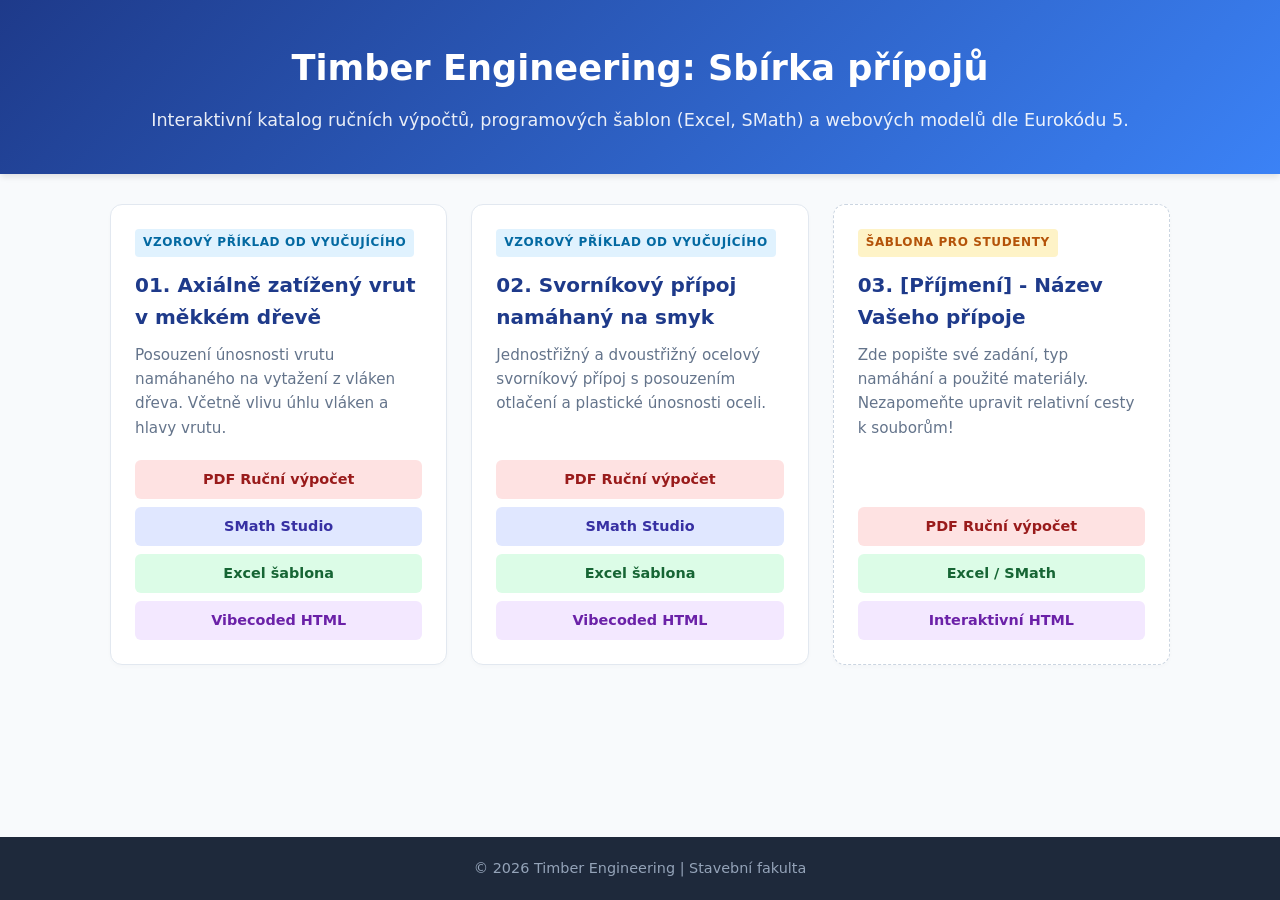
==== index.html @ dd03cd47 "Add files via upload" ====
<!DOCTYPE html>
<html lang="cs">
<head>
    <meta charset="UTF-8">
    <meta name="viewport" content="width=device-width, initial-scale=1.0">
    <title>Timber Engineering - Databáze přípojů</title>
    <link rel="stylesheet" href="./assets/style.css">
</head>
<body>
    <header class="hero">
        <div class="container">
            <h1>Timber Engineering: Sbírka přípojů</h1>
            <p>Interaktivní katalog ručních výpočtů, programových šablon (Excel, SMath) a webových modelů dle Eurokódu 5.</p>
        </div>
    </header>

    <main class="container">
        <section class="grid">

            <!-- VZOR 1: Váš první vzorový příklad -->
            <article class="card">
                <div class="card-badge">Vzorový příklad od vyučujícího</div>
                <h2>01. Axiálně zatížený vrut v měkkém dřevě</h2>
                <p>Posouzení únosnosti vrutu namáhaného na vytažení z vláken dřeva. Včetně vlivu úhlu vláken a hlavy vrutu.</p>
                <div class="card-links">
                    <a href="./01_Vzor_Vrut_Tah/zadani_a_rucni_vypocet.pdf" target="_blank" class="btn btn-pdf">PDF Ruční výpočet</a>
                    <a href="./01_Vzor_Vrut_Tah/vypocet_smath.sm" class="btn btn-smath">SMath Studio</a>
                    <a href="./01_Vzor_Vrut_Tah/vypocet_excel.xlsx" class="btn btn-excel">Excel šablona</a>
                    <a href="./01_Vzor_Vrut_Tah/interaktivni_posudek.html" target="_blank" class="btn btn-web">Vibecoded HTML</a>
                </div>
            </article>

            <!-- VZOR 2: Váš druhý vzorový příklad -->
            <article class="card">
                <div class="card-badge">Vzorový příklad od vyučujícího</div>
                <h2>02. Svorníkový přípoj namáhaný na smyk</h2>
                <p>Jednostřižný a dvoustřižný ocelový svorníkový přípoj s posouzením otlačení a plastické únosnosti oceli.</p>
                <div class="card-links">
                    <a href="./02_Vzor_Svornik_Smyk/zadani_a_rucni_vypocet.pdf" target="_blank" class="btn btn-pdf">PDF Ruční výpočet</a>
                    <a href="./02_Vzor_Svornik_Smyk/vypocet_smath.sm" class="btn btn-smath">SMath Studio</a>
                    <a href="./02_Vzor_Svornik_Smyk/vypocet_excel.xlsx" class="btn btn-excel">Excel šablona</a>
                    <a href="./02_Vzor_Svornik_Smyk/interaktivni_posudek.html" target="_blank" class="btn btn-web">Vibecoded HTML</a>
                </div>
            </article>

            <!-- ŠABLONA PRO STUDENTY: Zde si studenti zkopírují kartu pro svůj úkol -->
            <article class="card student-template">
                <div class="card-badge student-badge">Šablona pro studenty</div>
                <h2>03. [Příjmení] - Název Vašeho přípoje</h2>
                <p>Zde popište své zadání, typ namáhání a použité materiály. Nezapomeňte upravit relativní cesty k souborům!</p>
                <div class="card-links">
                    <a href="./03_Reseni_Studenta/rucni_vypocet.pdf" target="_blank" class="btn btn-pdf">PDF Ruční výpočet</a>
                    <a href="./03_Reseni_Studenta/vypocet.xlsx" class="btn btn-excel">Excel / SMath</a>
                    <a href="./03_Reseni_Studenta/interaktivni_posudek.html" target="_blank" class="btn btn-web">Interaktivní HTML</a>
                </div>
            </article>

        </section>
    </main>

    <footer>
        <div class="container">
            <p>&copy; 2026 Timber Engineering | Stavební fakulta</p>
        </div>
    </footer>
</body>
</html>
---- assets/style.css ----
:root {
    --primary: #1e3a8a;
    --primary-light: #3b82f6;
    --bg-color: #f8fafc;
    --card-bg: #ffffff;
    --text-color: #334155;
    --border-color: #e2e8f0;
}

* {
    box-sizing: border-box;
    margin: 0;
    padding: 0;
    font-family: system-ui, -apple-system, BlinkMacSystemFont, "Segoe UI", Roboto, sans-serif;
}

body {
    background-color: var(--bg-color);
    color: var(--text-color);
    line-height: 1.6;
    display: flex;
    flex-direction: column;
    min-height: 100vh;
}

.container {
    max-width: 1100px;
    margin: 0 auto;
    padding: 0 20px;
    width: 100%;
}

.hero {
    background: linear-gradient(135deg, var(--primary), var(--primary-light));
    color: white;
    padding: 40px 0;
    text-align: center;
    margin-bottom: 30px;
    box-shadow: 0 4px 6px -1px rgba(0, 0, 0, 0.1);
}

.hero h1 {
    font-size: 2.2rem;
    margin-bottom: 10px;
}

.hero p {
    font-size: 1.1rem;
    opacity: 0.9;
}

main {
    flex: 1;
    padding-bottom: 40px;
}

.grid {
    display: grid;
    grid-template-columns: repeat(auto-fit, minmax(320px, 1fr));
    gap: 24px;
}

.card {
    background: var(--card-bg);
    border: 1px solid var(--border-color);
    border-radius: 12px;
    padding: 24px;
    box-shadow: 0 2px 4px rgba(0,0,0,0.02);
    display: flex;
    flex-direction: column;
    justify-content: space-between;
    transition: transform 0.2s ease, box-shadow 0.2s ease;
}

.card:hover {
    transform: translateY(-3px);
    box-shadow: 0 10px 15px -3px rgba(0,0,0,0.05);
}

.card-badge {
    display: inline-block;
    font-size: 0.75rem;
    text-transform: uppercase;
    letter-spacing: 0.05em;
    font-weight: 700;
    background: #e0f2fe;
    color: #0369a1;
    padding: 4px 8px;
    border-radius: 4px;
    margin-bottom: 12px;
    align-self: flex-start;
}

.student-badge {
    background: #fef3c7;
    color: #b45309;
}

.student-template {
    border-style: dashed;
    border-color: #cbd5e1;
}

.card h2 {
    font-size: 1.25rem;
    color: var(--primary);
    margin-bottom: 10px;
}

.card p {
    font-size: 0.95rem;
    color: #64748b;
    margin-bottom: 20px;
    flex-grow: 1;
}

.card-links {
    display: flex;
    flex-direction: column;
    gap: 8px;
}

.btn {
    display: block;
    text-align: center;
    padding: 8px 12px;
    border-radius: 6px;
    font-size: 0.9rem;
    font-weight: 600;
    text-decoration: none;
    transition: background 0.2s;
}

.btn-pdf { background: #fee2e2; color: #991b1b; }
.btn-pdf:hover { background: #fecaca; }

.btn-smath { background: #e0e7ff; color: #3730a3; }
.btn-smath:hover { background: #c7d2fe; }

.btn-excel { background: #dcfce7; color: #166534; }
.btn-excel:hover { background: #bbf7d0; }

.btn-web { background: #f3e8ff; color: #6b21a8; }
.btn-web:hover { background: #e9d5ff; }

footer {
    background: #1e293b;
    color: #94a3b8;
    text-align: center;
    padding: 20px 0;
    font-size: 0.9rem;
    margin-top: auto;
}
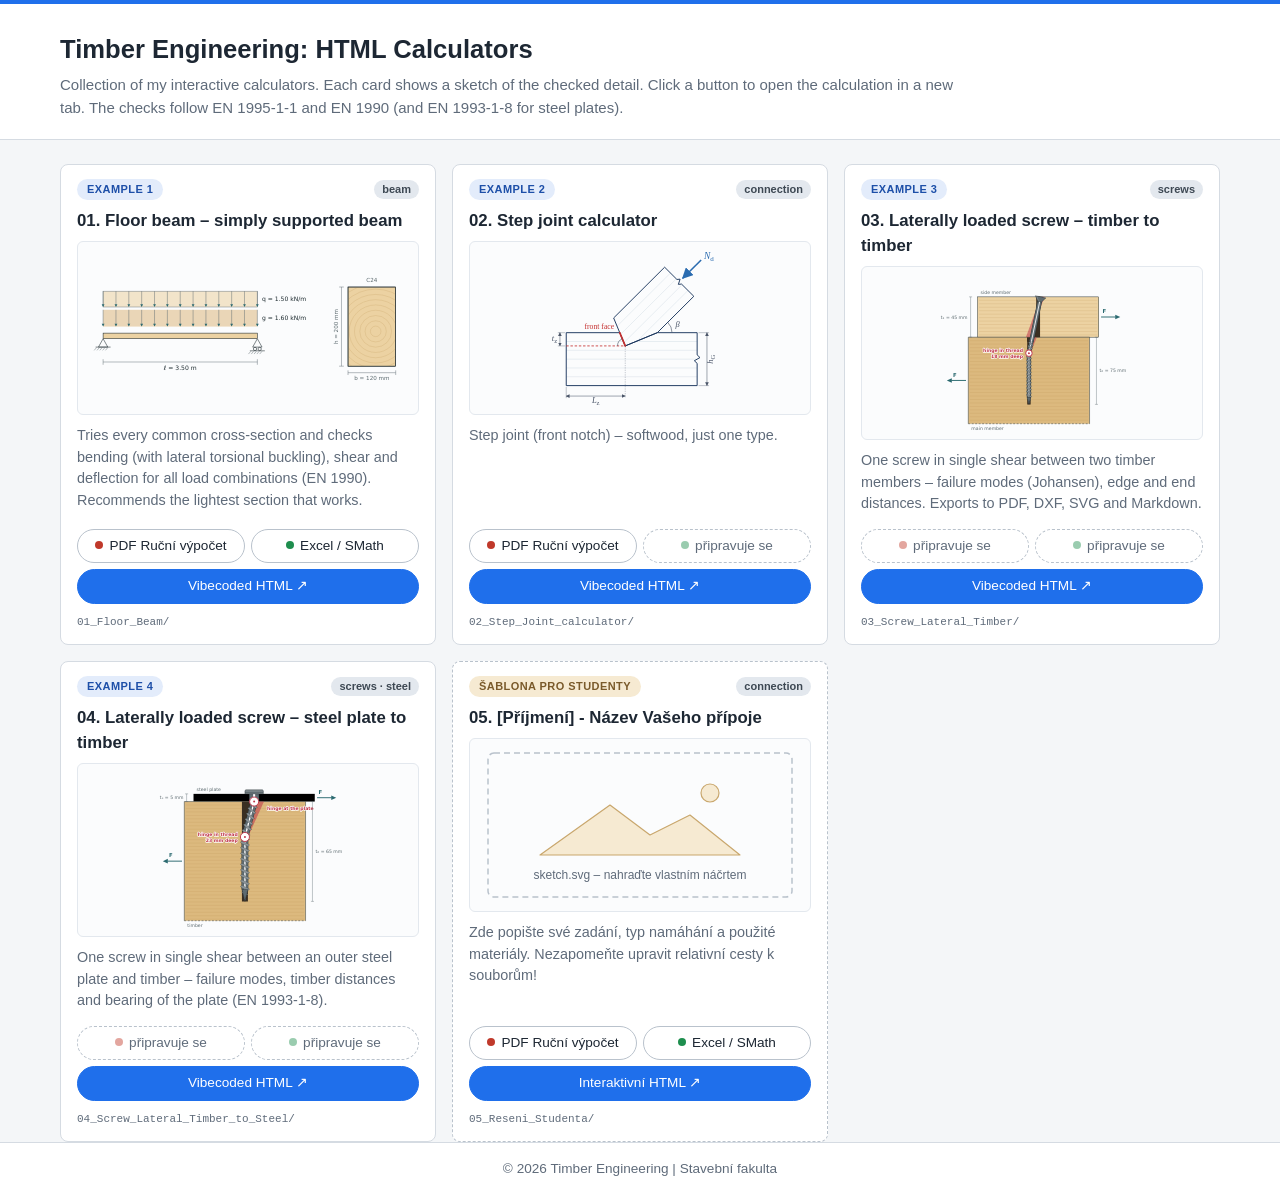
==== commit 6a9d2c2b: "Calculators index and 4 checks" ====
--- a/index.html
+++ b/index.html
@@ -7,52 +7,114 @@
     <link rel="stylesheet" href="./assets/style.css">
 </head>
 <body>
-    <header class="hero">
+    <header class="page-head">
         <div class="container">
-            <h1>Timber Engineering: Sbírka přípojů</h1>
-            <p>Interaktivní katalog ručních výpočtů, programových šablon (Excel, SMath) a webových modelů dle Eurokódu 5.</p>
+            <h1>Timber Engineering: HTML Calculators</h1>
+            <p class="intro">Collection of my interactive calculators. Each card shows a sketch of the checked detail. Click a button to open the calculation in a new tab. The checks follow EN 1995-1-1 and EN 1990 (and EN 1993-1-8 for steel plates).</p>
         </div>
     </header>
 
     <main class="container">
         <section class="grid">
 
-            <!-- VZOR 1: Váš první vzorový příklad -->
+            <!-- EXAMPLE 1: Floor beam – simply supported beam, choice of the cross-section -->
             <article class="card">
-                <div class="card-badge">Vzorový příklad od vyučujícího</div>
-                <h2>01. Axiálně zatížený vrut v měkkém dřevě</h2>
-                <p>Posouzení únosnosti vrutu namáhaného na vytažení z vláken dřeva. Včetně vlivu úhlu vláken a hlavy vrutu.</p>
+                <div class="card-head">
+                    <span class="card-badge">Example 1</span>
+                    <span class="card-tag">beam</span>
+                </div>
+                <h2>01. Floor beam – simply supported beam</h2>
+                <figure class="sketch">
+                    <img src="./01_Floor_Beam/sketch.svg" alt="Sketch: simply supported floor beam with loads and the cross-section">
+                </figure>
+                <p>Tries every common cross-section and checks bending (with lateral torsional buckling), shear and deflection for all load combinations (EN 1990). Recommends the lightest section that works.</p>
                 <div class="card-links">
-                    <a href="./01_Vzor_Vrut_Tah/zadani_a_rucni_vypocet.pdf" target="_blank" class="btn btn-pdf">PDF Ruční výpočet</a>
-                    <a href="./01_Vzor_Vrut_Tah/vypocet_smath.sm" class="btn btn-smath">SMath Studio</a>
-                    <a href="./01_Vzor_Vrut_Tah/vypocet_excel.xlsx" class="btn btn-excel">Excel šablona</a>
-                    <a href="./01_Vzor_Vrut_Tah/interaktivni_posudek.html" target="_blank" class="btn btn-web">Vibecoded HTML</a>
+                    <a href="./01_Floor_Beam/floor-beam.pdf" target="_blank" class="btn btn-pdf">PDF Ruční výpočet</a>
+                    <a href="./01_Floor_Beam/floor-beam.xlsx" class="btn btn-excel">Excel / SMath</a>
+                    <a href="./01_Floor_Beam/floor-beam.html" target="_blank" class="btn btn-web">Vibecoded HTML ↗</a>
                 </div>
+                <div class="file">01_Floor_Beam/</div>
             </article>
 
             <!-- VZOR 2: Váš druhý vzorový příklad -->
             <article class="card">
-                <div class="card-badge">Vzorový příklad od vyučujícího</div>
-                <h2>02. Svorníkový přípoj namáhaný na smyk</h2>
-                <p>Jednostřižný a dvoustřižný ocelový svorníkový přípoj s posouzením otlačení a plastické únosnosti oceli.</p>
+                <div class="card-head">
+                    <span class="card-badge">Example 2</span>
+                    <span class="card-tag">connection</span>
+                </div>
+                <h2>02. Step joint calculator</h2>
+                <figure class="sketch">
+                    <img src="./02_Step_Joint_calculator/sketch.svg" alt="Sketch: step joint (front notch)">
+                </figure>
+                <p>Step joint (front notch) – softwood, just one type.</p>
                 <div class="card-links">
-                    <a href="./02_Vzor_Svornik_Smyk/zadani_a_rucni_vypocet.pdf" target="_blank" class="btn btn-pdf">PDF Ruční výpočet</a>
-                    <a href="./02_Vzor_Svornik_Smyk/vypocet_smath.sm" class="btn btn-smath">SMath Studio</a>
-                    <a href="./02_Vzor_Svornik_Smyk/vypocet_excel.xlsx" class="btn btn-excel">Excel šablona</a>
-                    <a href="./02_Vzor_Svornik_Smyk/interaktivni_posudek.html" target="_blank" class="btn btn-web">Vibecoded HTML</a>
+                    <!-- <a href="./02_Vzor_Svornik_Smyk/zadani_a_rucni_vypocet.pdf" target="_blank" class="btn btn-pdf">PDF Ruční výpočet</a>-->
+                    <!-- <a href="./02_Vzor_Svornik_Smyk/vypocet_smath.sm" class="btn btn-smath">SMath Studio</a>-->
+                    <!-- <a href="./02_Vzor_Svornik_Smyk/vypocet_excel.xlsx" class="btn btn-excel">Excel šablona</a>-->
+                    <a href="./02_Step_Joint_calculator/Step_Joint_calculator.pdf" target="_blank" class="btn btn-pdf">PDF Ruční výpočet</a>
+                    <span class="btn btn-excel btn-soon" title="Excel / SMath – připravuje se">připravuje se</span>
+                    <a href="./02_Step_Joint_calculator/Step_Joint_calculator.html" target="_blank" class="btn btn-web">Vibecoded HTML ↗</a>
                 </div>
+                <div class="file">02_Step_Joint_calculator/</div>
+            </article>
+
+            <!-- EXAMPLE 3: Laterally loaded screw, timber to timber -->
+            <article class="card">
+                <div class="card-head">
+                    <span class="card-badge">Example 3</span>
+                    <span class="card-tag">screws</span>
+                </div>
+                <h2>03. Laterally loaded screw – timber to timber</h2>
+                <figure class="sketch">
+                    <img src="./03_Screw_Lateral_Timber/sketch.svg" alt="Sketch: laterally loaded screw, timber to timber">
+                </figure>
+                <p>One screw in single shear between two timber members – failure modes (Johansen), edge and end distances. Exports to PDF, DXF, SVG and Markdown.</p>
+                <div class="card-links">
+                    <span class="btn btn-pdf btn-soon" title="PDF Ruční výpočet – připravuje se">připravuje se</span>
+                    <span class="btn btn-excel btn-soon" title="Excel / SMath – připravuje se">připravuje se</span>
+                    <a href="./03_Screw_Lateral_Timber/screw-lateral-t2t.html" target="_blank" class="btn btn-web">Vibecoded HTML ↗</a>
+                </div>
+                <div class="file">03_Screw_Lateral_Timber/</div>
+            </article>
+
+            <!-- EXAMPLE 4: Laterally loaded screw, steel plate to timber -->
+            <article class="card">
+                <div class="card-head">
+                    <span class="card-badge">Example 4</span>
+                    <span class="card-tag">screws · steel</span>
+                </div>
+                <h2>04. Laterally loaded screw – steel plate to timber</h2>
+                <figure class="sketch">
+                    <img src="./04_Screw_Lateral_Timber_to_Steel/sketch.svg" alt="Sketch: laterally loaded screw, steel plate to timber">
+                </figure>
+                <p>One screw in single shear between an outer steel plate and timber – failure modes, timber distances and bearing of the plate (EN 1993-1-8).</p>
+                <div class="card-links">
+                    <span class="btn btn-pdf btn-soon" title="PDF Ruční výpočet – připravuje se">připravuje se</span>
+                    <span class="btn btn-excel btn-soon" title="Excel / SMath – připravuje se">připravuje se</span>
+                    <a href="./04_Screw_Lateral_Timber_to_Steel/screw-lateral-s2t.html" target="_blank" class="btn btn-web">Vibecoded HTML ↗</a>
+                </div>
+                <div class="file">04_Screw_Lateral_Timber_to_Steel/</div>
             </article>
 
             <!-- ŠABLONA PRO STUDENTY: Zde si studenti zkopírují kartu pro svůj úkol -->
+            <!-- Náčrt: uložte vlastní sketch.svg do své složky a změňte cestu u <img src="..."> -->
             <article class="card student-template">
-                <div class="card-badge student-badge">Šablona pro studenty</div>
-                <h2>03. [Příjmení] - Název Vašeho přípoje</h2>
+                <div class="card-head">
+                    <span class="card-badge student-badge">Šablona pro studenty</span>
+                    <span class="card-tag">connection</span>
+                </div>
+                <h2>05. [Příjmení] - Název Vašeho přípoje</h2>
+                <figure class="sketch">
+                    <img src="./assets/sketch_placeholder.svg" alt="Náčrt přípoje">
+                    <!-- <img src="./05_Reseni_Studenta/sketch.svg" alt="Náčrt přípoje"> -->
+                </figure>
                 <p>Zde popište své zadání, typ namáhání a použité materiály. Nezapomeňte upravit relativní cesty k souborům!</p>
                 <div class="card-links">
-                    <a href="./03_Reseni_Studenta/rucni_vypocet.pdf" target="_blank" class="btn btn-pdf">PDF Ruční výpočet</a>
-                    <a href="./03_Reseni_Studenta/vypocet.xlsx" class="btn btn-excel">Excel / SMath</a>
-                    <a href="./03_Reseni_Studenta/interaktivni_posudek.html" target="_blank" class="btn btn-web">Interaktivní HTML</a>
+                    <a href="./05_Reseni_Studenta/rucni_vypocet.pdf" target="_blank" class="btn btn-pdf">PDF Ruční výpočet</a>
+                    <a href="./05_Reseni_Studenta/vypocet.xlsx" class="btn btn-excel">Excel / SMath</a>
+                    <a href="./05_Reseni_Studenta/interaktivni_posudek.html" target="_blank" class="btn btn-web">Interaktivní HTML ↗</a>
                 </div>
+                <div class="file">05_Reseni_Studenta/</div>
             </article>
 
         </section>
@@ -64,4 +126,4 @@
         </div>
     </footer>
 </body>
-</html>+</html>
--- a/assets/style.css
+++ b/assets/style.css
@@ -1,52 +1,57 @@
+/* Timber Engineering – HTML Calculators
+   Calm, light style: grey background, white cards, one blue accent. */
 :root {
-    --primary: #1e3a8a;
-    --primary-light: #3b82f6;
-    --bg-color: #f8fafc;
-    --card-bg: #ffffff;
-    --text-color: #334155;
-    --border-color: #e2e8f0;
+    --bg: #f4f6f8;          /* page background */
+    --card: #ffffff;        /* card background */
+    --ink: #1d2733;         /* main text */
+    --mute: #5f6b7a;        /* secondary text */
+    --line: #d5dbe2;        /* borders */
+    --acc: #1f6feb;         /* accent (links, hover) */
+    --wood-bg: #f6ead2;     /* timber tone */
+    --wood-ink: #7a5a2b;
 }
 
 * {
     box-sizing: border-box;
     margin: 0;
     padding: 0;
-    font-family: system-ui, -apple-system, BlinkMacSystemFont, "Segoe UI", Roboto, sans-serif;
 }
 
 body {
-    background-color: var(--bg-color);
-    color: var(--text-color);
-    line-height: 1.6;
+    font-family: "Segoe UI", Roboto, Helvetica, Arial, sans-serif;
+    background: var(--bg);
+    color: var(--ink);
+    font-size: 15px;
+    line-height: 1.5;
     display: flex;
     flex-direction: column;
     min-height: 100vh;
 }
 
 .container {
-    max-width: 1100px;
+    max-width: 1200px;
     margin: 0 auto;
     padding: 0 20px;
     width: 100%;
 }
 
-.hero {
-    background: linear-gradient(135deg, var(--primary), var(--primary-light));
-    color: white;
-    padding: 40px 0;
-    text-align: center;
-    margin-bottom: 30px;
-    box-shadow: 0 4px 6px -1px rgba(0, 0, 0, 0.1);
-}
-
-.hero h1 {
-    font-size: 2.2rem;
-    margin-bottom: 10px;
-}
-
-.hero p {
-    font-size: 1.1rem;
-    opacity: 0.9;
+/* ---------- Header ---------- */
+.page-head {
+    background: var(--card);
+    border-bottom: 1px solid var(--line);
+    border-top: 4px solid var(--acc);
+    padding: 26px 0 20px;
+    margin-bottom: 24px;
+}
+
+.page-head h1 {
+    font-size: 1.6rem;
+    margin-bottom: 6px;
+}
+
+.intro {
+    color: var(--mute);
+    max-width: 900px;
 }
 
 main {
@@ -54,100 +59,180 @@
     padding-bottom: 40px;
 }
 
+/* ---------- Grid of cards ---------- */
 .grid {
     display: grid;
-    grid-template-columns: repeat(auto-fit, minmax(320px, 1fr));
-    gap: 24px;
+    grid-template-columns: repeat(auto-fill, minmax(min(340px, 100%), 1fr));
+    gap: 16px;
 }
 
 .card {
-    background: var(--card-bg);
-    border: 1px solid var(--border-color);
-    border-radius: 12px;
-    padding: 24px;
-    box-shadow: 0 2px 4px rgba(0,0,0,0.02);
+    background: var(--card);
+    border: 1px solid var(--line);
+    border-radius: 8px;
+    padding: 14px 16px;
     display: flex;
     flex-direction: column;
+    transition: border-color .15s, box-shadow .15s, transform .15s;
+}
+
+.card:hover {
+    border-color: var(--acc);
+    box-shadow: 0 4px 14px rgba(31, 111, 235, .15);
+    transform: translateY(-1px);
+}
+
+.card-head {
+    display: flex;
     justify-content: space-between;
-    transition: transform 0.2s ease, box-shadow 0.2s ease;
-}
-
-.card:hover {
-    transform: translateY(-3px);
-    box-shadow: 0 10px 15px -3px rgba(0,0,0,0.05);
+    align-items: center;
+    margin-bottom: 8px;
 }
 
 .card-badge {
-    display: inline-block;
-    font-size: 0.75rem;
+    font-size: 11px;
+    font-weight: 600;
     text-transform: uppercase;
-    letter-spacing: 0.05em;
-    font-weight: 700;
-    background: #e0f2fe;
-    color: #0369a1;
-    padding: 4px 8px;
-    border-radius: 4px;
-    margin-bottom: 12px;
-    align-self: flex-start;
+    letter-spacing: .04em;
+    padding: 2px 10px;
+    border-radius: 999px;
+    background: #e3ecfb;
+    color: #1d4fa8;
 }
 
 .student-badge {
-    background: #fef3c7;
-    color: #b45309;
+    background: var(--wood-bg);
+    color: var(--wood-ink);
+}
+
+.card-tag {
+    font-size: 11px;
+    font-weight: 600;
+    padding: 1px 8px;
+    border-radius: 999px;
+    background: #e3e8ee;
+    color: #3d4853;
 }
 
 .student-template {
     border-style: dashed;
-    border-color: #cbd5e1;
+    border-color: #b9c2cc;
 }
 
 .card h2 {
-    font-size: 1.25rem;
-    color: var(--primary);
+    font-size: 1.05rem;
+    margin-bottom: 8px;
+}
+
+/* ---------- Sketch (separate .svg file) ---------- */
+.sketch {
+    background: #fbfcfd;
+    border: 1px solid #e3e8ee;
+    border-radius: 6px;
+    padding: 6px;
     margin-bottom: 10px;
 }
 
+.sketch img {
+    display: block;
+    width: 100%;
+    height: 160px;
+    object-fit: contain;
+}
+
 .card p {
-    font-size: 0.95rem;
-    color: #64748b;
-    margin-bottom: 20px;
+    font-size: 0.9rem;
+    color: var(--mute);
+    margin-bottom: 14px;
     flex-grow: 1;
 }
 
+/* ---------- Buttons ---------- */
 .card-links {
     display: flex;
-    flex-direction: column;
-    gap: 8px;
+    flex-wrap: wrap;
+    gap: 6px;
 }
 
 .btn {
-    display: block;
+    flex: 1 1 auto;
     text-align: center;
-    padding: 8px 12px;
-    border-radius: 6px;
-    font-size: 0.9rem;
-    font-weight: 600;
+    padding: 6px 12px;
+    border: 1px solid #b9c2cc;
+    border-radius: 999px;
+    background: #fff;
+    color: var(--ink);
+    font-size: 0.85rem;
+    font-weight: 500;
     text-decoration: none;
-    transition: background 0.2s;
-}
-
-.btn-pdf { background: #fee2e2; color: #991b1b; }
-.btn-pdf:hover { background: #fecaca; }
-
-.btn-smath { background: #e0e7ff; color: #3730a3; }
-.btn-smath:hover { background: #c7d2fe; }
-
-.btn-excel { background: #dcfce7; color: #166534; }
-.btn-excel:hover { background: #bbf7d0; }
-
-.btn-web { background: #f3e8ff; color: #6b21a8; }
-.btn-web:hover { background: #e9d5ff; }
-
+    white-space: nowrap;
+    transition: background .15s, border-color .15s, color .15s;
+}
+
+.btn:hover {
+    background: #eef3fb;
+    border-color: var(--acc);
+}
+
+/* main action = filled accent button */
+.btn-web {
+    background: var(--acc);
+    border-color: var(--acc);
+    color: #fff;
+}
+
+.btn-web:hover {
+    background: #1a5fd0;
+    border-color: #1a5fd0;
+}
+
+/* small colour dot = file type */
+.btn-pdf::before, .btn-excel::before, .btn-smath::before {
+    content: "";
+    display: inline-block;
+    width: 8px;
+    height: 8px;
+    border-radius: 50%;
+    margin-right: 6px;
+    vertical-align: 1px;
+}
+.btn-pdf::before   { background: #c0392b; }
+.btn-excel::before { background: #1e8e4e; }
+.btn-smath::before { background: #5b5fc7; }
+
+.btn-soon {
+    color: var(--mute);
+    border-style: dashed;
+    cursor: default;
+}
+
+.btn-soon:hover {
+    background: #fff;
+    border-color: #b9c2cc;
+}
+
+/* fixed layout of the buttons: PDF and Excel/SMath side by side, HTML on its own row */
+.btn-pdf, .btn-excel, .btn-smath { flex: 1 1 0; min-width: 0; }
+.btn-web { flex-basis: 100%; }
+
+/* placeholder of a file type: keep the coloured dot, but faded */
+.btn-soon::before { opacity: .45; }
+
+.file {
+    font-family: Consolas, Menlo, monospace;
+    font-size: 11px;
+    color: var(--mute);
+    margin-top: 10px;
+    word-break: break-all;
+}
+
+/* ---------- Footer ---------- */
 footer {
-    background: #1e293b;
-    color: #94a3b8;
+    background: var(--card);
+    border-top: 1px solid var(--line);
+    color: var(--mute);
     text-align: center;
-    padding: 20px 0;
-    font-size: 0.9rem;
+    padding: 16px 0;
+    font-size: 0.85rem;
     margin-top: auto;
-}+}
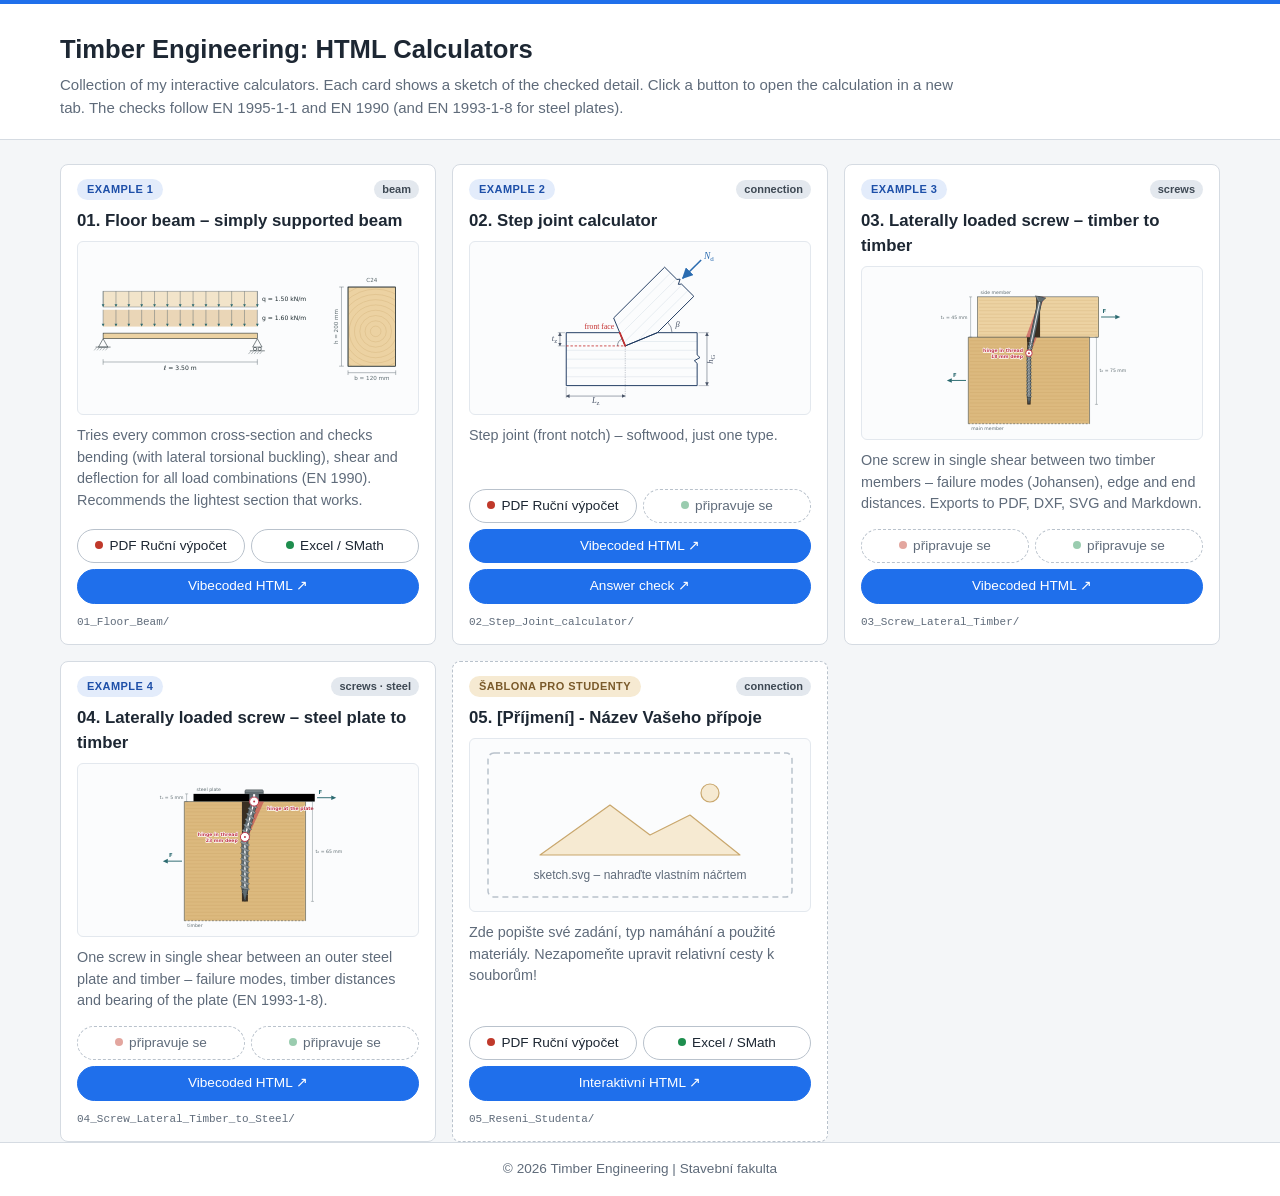
==== commit f596e487: "Add files via upload Added step joint check" ====
--- a/index.html
+++ b/index.html
@@ -54,6 +54,7 @@
                     <a href="./02_Step_Joint_calculator/Step_Joint_calculator.pdf" target="_blank" class="btn btn-pdf">PDF Ruční výpočet</a>
                     <span class="btn btn-excel btn-soon" title="Excel / SMath – připravuje se">připravuje se</span>
                     <a href="./02_Step_Joint_calculator/Step_Joint_calculator.html" target="_blank" class="btn btn-web">Vibecoded HTML ↗</a>
+                    <a href="./02_Step_Joint_calculator/TS02_Step_Joint_check.html" target="_blank" class="btn btn-web">Answer check ↗</a>
                 </div>
                 <div class="file">02_Step_Joint_calculator/</div>
             </article>
